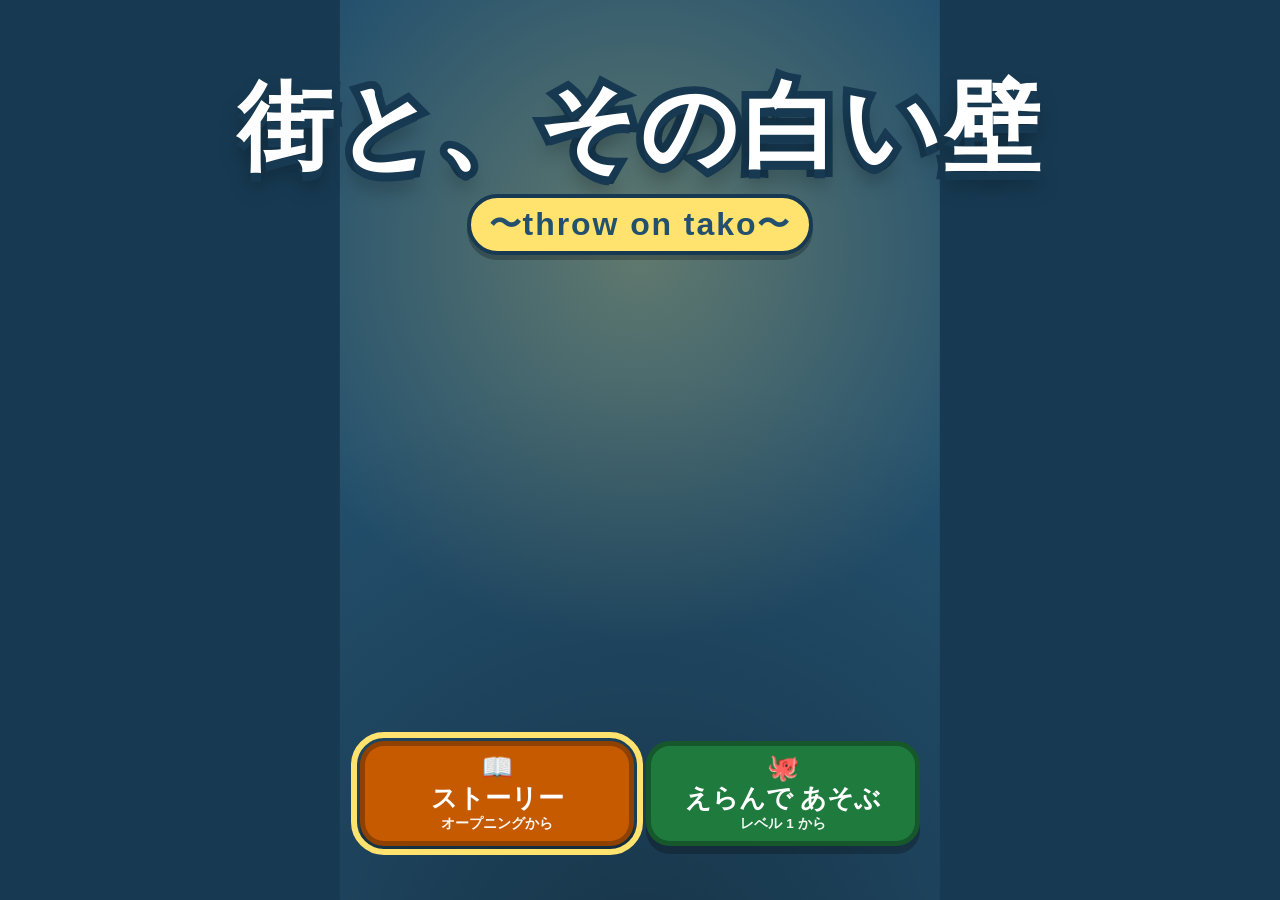
==== app/index.html @ cbff1ab9 "作業の とちゅう（3担当の 途中経過を 保存） Co-Authored-By: Claude Opus 5.5 <noreply@anthropic.com> Claude-Session: http" ====
<!DOCTYPE html>
<html lang="ja">
<head>
<meta charset="UTF-8">
<meta name="viewport" content="width=device-width, initial-scale=1.0, viewport-fit=cover">
<title>街と、その白い壁 〜throw on tako〜</title>
<meta name="description" content="街と、その白い壁：タコを ひっぱって 投げて、イカの 白い 城を こわす 物理パズル。ブラウザで すぐ あそべる、通信なしの ゲーム">
<meta name="theme-color" content="#23506e">

<!-- ホーム画面に くわえた ときの アイコンと なまえ -->
<link rel="icon" type="image/png" sizes="32x32" href="images/icon-32.png">
<link rel="icon" type="image/png" sizes="192x192" href="images/icon-192.png">
<link rel="apple-touch-icon" href="images/icon-180.png">
<link rel="manifest" href="manifest.json">
<meta name="mobile-web-app-capable" content="yes">
<meta name="apple-mobile-web-app-capable" content="yes">
<meta name="apple-mobile-web-app-status-bar-style" content="default">
<meta name="apple-mobile-web-app-title" content="街と、その白い壁">

<link rel="stylesheet" href="story.css">
<link rel="stylesheet" href="style.css">
<link rel="canonical" href="https://pikaring.github.io/throw-on-tako/app/">
</head>
<body>

  <!-- ===== ヘッダー：面と レベル・こわした わりあい・ひとこと ===== -->
  <header class="header">
    <div class="status">
      <span class="status__stage" id="stageName">1面 通学路の 壁</span>
      <span class="status__level" id="levelName">1-1</span>
    </div>

    <!-- こわした わりあい（黄色）と めあての 線 -->
    <div class="meter">
      <div class="gauge" role="progressbar" aria-label="こわした わりあい" aria-valuemin="0" aria-valuemax="100" aria-valuenow="0" id="gauge">
        <div class="gauge__bar" id="gaugeBar"></div>
        <div class="gauge__goal" id="gaugeGoal"></div>
      </div>
      <p class="meter__text"><b id="ratioText">0%</b><span class="meter__goal" id="goalText">めあて 70%</span></p>
    </div>

    <p class="message" id="message" role="status" aria-live="polite">タコを ひっぱって はなすと 投げるよ！</p>
  </header>

  <!-- ===== まんなか：城と タコ（TakoGame が 描く） ===== -->
  <main class="field" id="field">
    <canvas class="field__canvas" id="canvas" tabindex="0" aria-label="タコを 投げる ところ。タコを ひっぱって はなすと 投げる。キーボードでは 矢印で ねらって スペースで 投げる"></canvas>
    <p class="field__nogame" id="noGame" hidden>ゲームを じゅんび しています…</p>
  </main>

  <!-- ===== した：タコの トレイ・投げる 人・ボタン ===== -->
  <footer class="controls">
    <section class="tray" aria-label="投げる タコ">
      <div class="tray__list" id="trayList" role="radiogroup" aria-label="タコを えらぶ"></div>
      <p class="tray__note" id="trayNote">タコ一郎：ふつうの タコ</p>
    </section>

    <section class="throwers" aria-label="投げる 人">
      <div class="throwers__list" id="throwerList" role="radiogroup" aria-label="投げる 人を えらぶ"></div>
    </section>

    <div class="actions">
      <button type="button" class="btn btn--again" id="btnRetry">
        <span class="btn__icon" aria-hidden="true">🔄</span>
        <span class="btn__text">やりなおす</span>
      </button>
      <button type="button" class="btn btn--title" id="btnTitle">
        <span class="btn__icon" aria-hidden="true">🏠</span>
        <span class="btn__text">タイトル</span>
      </button>
    </div>
  </footer>

  <!-- ===== レベルの おわり（クリア／失敗） ===== -->
  <div class="modal" id="endModal" hidden>
    <div class="modal__panel modal__panel--end" role="dialog" aria-modal="true" aria-labelledby="endTitle">
      <h2 class="modal__title" id="endTitle">1-1 クリア！</h2>
      <p class="end__stars" id="endStars" aria-label="ほし 3つ">★★★</p>
      <p class="end__text" id="endText"></p>
      <div class="end__actions">
        <button type="button" class="btn btn--kind" id="btnEndMain">
          <span class="btn__text" id="endMainText">つぎへ</span>
        </button>
        <button type="button" class="btn btn--close" id="btnEndSub">
          <span class="btn__text" id="endSubText">きょうは ここまで</span>
        </button>
      </div>
    </div>
  </div>

  <!-- ===== えらんで あそぶ ===== -->
  <div class="modal" id="pickModal" hidden>
    <div class="modal__panel" role="dialog" aria-modal="true" aria-labelledby="pickTitle">
      <h2 class="modal__title" id="pickTitle">レベルを えらぶ</h2>
      <div class="picks" id="pickList"></div>
      <p class="modal__note">クリアした レベルと、つぎの レベルを えらべます</p>
      <button type="button" class="btn btn--close" id="btnPickClose">
        <span class="btn__text">とじる</span>
      </button>
    </div>
  </div>

<script src="story-data.js"></script>
<script src="story.js"></script>
<script src="stages.js"></script>
<script src="game.js"></script>
<script src="main.js"></script>
</body>
</html>
---- app/story.css ----
/* タイトル画面と ストーリー画面の 見た目（担当②）
   ・この ファイルは style.css より 先に 読まれる。:root の 変数（--c-header など）は style.css の ものを つかう
   ・クラスは ぜんぶ story- で はじめる（ゲームの クラスと ぶつけない）
   ・DOM は story.js が つくる */

/* =========================================================
   タイトル画面
   ========================================================= */
.story-title {
  position: fixed;
  inset: 0;
  z-index: 200;
  background: #173a52;           /* 横長の 画面で 絵の 左右に 見える 色 */
  display: flex;
  flex-direction: column;
  align-items: center;
  justify-content: space-between;
  gap: 16px;
  padding: max(8dvh, 24px) 16px max(6dvh, 20px);
  overflow: hidden;
  color: #ffffff;
  font-family: "Hiragino Kaku Gothic ProN", "Yu Gothic", "Meiryo", sans-serif;
  font-weight: 700;
  animation: story-fade .35s ease both;
}

.story-title__bg {
  position: absolute;
  top: 0;
  bottom: 0;
  left: 50%;
  width: min(100%, 66.7dvh);   /* 絵は たて長（2:3）。横長の 画面では まんなかに たて長の まま 出す */
  transform: translateX(-50%);
  z-index: -1;
  background-size: cover;
  background-position: center;
  background-repeat: no-repeat;
}

/* 画像が ない ときの もよう（しずかな ひかり） */
.story-title:not(.has-image) .story-title__bg {
  background-image:
    radial-gradient(circle at 50% 28%, rgba(255, 227, 110, .28) 0%, rgba(255, 227, 110, 0) 55%),
    radial-gradient(circle at 50% 110%, rgba(0, 0, 0, .35) 0%, rgba(0, 0, 0, 0) 60%);
}

.story-title__head {
  text-align: center;
  max-width: 100%;
}

/* ロゴの 画像（読めた ときだけ）。文字の タイトルは 読みあげ用に のこして 見えなく する */
.story-title__logo {
  display: block;
  width: min(92vw, 560px, 62dvh);
  height: auto;
  margin: 0 auto;
  filter: drop-shadow(0 4px 0 rgba(0, 0, 0, .18));
  -webkit-user-drag: none;
  animation: story-fade .35s ease both;
}

.story-title__head.has-logo .story-title__name,
.story-title__head.has-logo .story-title__sub {
  position: absolute;
  width: 1px;
  height: 1px;
  overflow: hidden;
  clip: rect(0 0 0 0);
  white-space: nowrap;
}

/* 大きな タイトル：白い 文字＋こい 青の ふち */
.story-title__name {
  margin: 0;
  font-size: clamp(32px, 10vw, 96px);
  line-height: 1.15;
  letter-spacing: .04em;
  color: #ffffff;
  -webkit-text-stroke: .16em #173a52;
  paint-order: stroke fill;
  text-shadow: 0 .09em 0 #173a52, 0 .16em .2em rgba(0, 0, 0, .35);
  white-space: nowrap;
}

.story-title__sub {
  display: inline-block;
  margin: 12px 0 0;
  padding: 4px 18px;
  font-size: clamp(18px, 4.8vw, 32px);
  letter-spacing: .06em;
  color: var(--c-header, #23506e);
  background: var(--c-accent, #ffe36e);
  border: 4px solid #173a52;
  border-radius: 999px;
  box-shadow: 0 5px 0 rgba(0, 0, 0, .25);
}

.story-title__btns {
  width: 100%;
  max-width: 560px;
  display: flex;
  flex-direction: row;          /* よこに ならべて 下に よせる（絵の ふたりを かくさない） */
  gap: 12px;
}

.story-title__btns .story-btn { flex: 1 1 0; min-height: 88px; }

/* ゲームの .btn と おなじ 形・押し心地 */
.story-btn {
  width: 100%;
  min-height: 96px;
  padding: 8px 10px;
  border: 5px solid rgba(0, 0, 0, .28);
  border-radius: 24px;
  color: #ffffff;
  font-family: inherit;
  font-weight: 700;
  font-size: var(--fs-button, clamp(22px, 5.4vw, 34px));
  line-height: 1.25;
  display: flex;
  flex-direction: column;
  align-items: center;
  justify-content: center;
  gap: 2px;
  cursor: pointer;
  box-shadow: 0 8px 0 rgba(0, 0, 0, .25);
  transition: transform .08s ease, box-shadow .08s ease;
  touch-action: manipulation;
}

.story-btn:active { transform: translateY(6px); box-shadow: 0 2px 0 rgba(0, 0, 0, .25); }
.story-btn:focus-visible { outline: 6px solid var(--c-accent, #ffe36e); outline-offset: 3px; }

.story-btn__icon { font-size: 1em; line-height: 1; }
.story-btn__sub  { font-size: .52em; opacity: .95; }

.story-btn--continue  { background: #2f6fb0; }
.story-btn--story     { background: var(--c-again, #c65a00); }

/* ボタンが 3つ の ときは すこし 小さな 文字で 1れつに */
.story-title__btns.is-three { gap: 8px; max-width: 640px; }
.story-title__btns.is-three .story-btn { font-size: calc(var(--fs-button, 24px) * .8); padding: 8px 4px; }
.story-title__btns.is-three .story-btn__text { white-space: nowrap; }
.story-btn--challenge { background: var(--c-kind, #1f7a3d); }

/* =========================================================
   ストーリー画面
   ========================================================= */
.story-play {
  /* セリフ窓の 高さ：3行ぶん（文字 × 行の 高さ 1.7 × 3行 ＋ 上下の よはく・わく） */
  --win-h: calc(var(--fs-message, 24px) * 1.7 * 3 + 82px);
  --win-bottom: 12px;
  position: fixed;
  inset: 0;
  z-index: 210;
  display: flex;
  align-items: stretch;
  justify-content: center;
  background: #14261a;            /* PC の よこながでは まんなかの 枠の そと */
  font-family: "Hiragino Kaku Gothic ProN", "Yu Gothic", "Meiryo", sans-serif;
  font-weight: 700;
  cursor: pointer;
  user-select: none;
  -webkit-user-select: none;
  -webkit-tap-highlight-color: transparent;
  touch-action: manipulation;
}

/* まんなかの 縦長の 枠（スマホでは 画面いっぱい） */
.story-stage {
  position: relative;
  width: min(100%, max(560px, 70dvh));
  height: 100%;
  overflow: hidden;
  container-type: size;
  outline: none;
  box-shadow: 0 0 0 6px var(--c-header, #23506e);
}

/* ---------- 背景 ---------- */
.story-bgbox,
.story-bg {
  position: absolute;
  inset: 0;
}

.story-bg {
  background-size: cover;
  background-position: center;
  background-repeat: no-repeat;
}

.story-bg.is-fading { animation: story-fade .35s ease both; }

/* ---------- 立ち絵 ---------- */
.story-figs {
  position: absolute;
  inset: 0;
  z-index: 1;
  pointer-events: none;
}

/* 上半身の 正方形。セリフ窓の 上ふちに 下を そろえる（すこし 窓の うしろに もぐらせる）。
   左右の 絵は まんなかで すこし 重なる（話している 人が 手前）。 */
.story-fig {
  --fig: min(62cqw, 52cqh);
  --drop: 0;   /* 背の 低い 人ほど 大きい：絵を この わりあい だけ 窓の うしろへ しずめる（cast の height） */
  --size: 1;   /* 絵の 大きさ（cast の size） */
  position: absolute;
  bottom: calc(var(--win-bottom) + var(--win-h) - 10px);
  width: var(--fig);
  height: var(--fig);
}

.story-fig--left  { left: -5cqw; }
.story-fig--right { right: -5cqw; }
.story-fig.is-speaking { z-index: 1; }

.story-fig__inner {
  width: 100%;
  height: 100%;
  display: flex;
  align-items: flex-end;
  justify-content: center;
  transform-origin: 50% 100%;
  transform: scale(.94);
  filter: brightness(.6) saturate(.85);
  transition: transform .22s ease, filter .22s ease;
}

.story-fig.is-speaking .story-fig__inner {
  transform: scale(1.04);
  filter: none;
}

.story-fig__img {
  display: block;
  width: 100%;
  height: 100%;
  object-fit: contain;
  object-position: 50% 100%;
  transform-origin: 50% 100%;
  transform: translateY(calc(var(--drop) * 100%)) scale(var(--size));
  filter: drop-shadow(0 4px 6px rgba(0, 0, 0, .35));
  -webkit-user-drag: none;
}

/* 立ち絵が ない ときの 丸い 札 */
.story-fig__badge {
  width: 82%;
  aspect-ratio: 1 / 1;
  margin-bottom: 14px;
  border-radius: 50%;
  border: max(4px, 1.3cqw) solid #ffffff;
  box-shadow: 0 6px 0 rgba(0, 0, 0, .3);
  display: flex;
  flex-direction: column;
  align-items: center;
  justify-content: center;
  gap: 4%;
  color: #ffffff;
  text-align: center;
  line-height: 1.1;
}

.story-fig__badge-name {
  font-size: calc(var(--fig) * .15);
  padding: 0 8%;
  word-break: keep-all;
  text-shadow: 0 2px 0 rgba(0, 0, 0, .3);
}

.story-fig__badge-face {
  font-size: calc(var(--fig) * .2);
  line-height: 1;
}

/* 出入り：左は 左から、右は 右から */
.story-fig--left.is-entering  { animation: story-in-left  .32s ease-out both; }
.story-fig--right.is-entering { animation: story-in-right .32s ease-out both; }
.story-fig--left.is-leaving   { animation: story-out-left  .32s ease-in both; }
.story-fig--right.is-leaving  { animation: story-out-right .32s ease-in both; }

/* 絵だけを 見せる コマ（step の picture: true） */
.story-play.is-picture .story-window,
.story-play.is-picture .story-figs { opacity: 0; pointer-events: none; transition: opacity .35s ease; }

/* ---------- セリフ窓（下に 3行ぶん） ---------- */
.story-window {
  position: absolute;
  z-index: 2;
  left: 10px;
  right: 10px;
  bottom: var(--win-bottom);
  height: var(--win-h);
  padding: 30px 20px 40px;
  background: var(--c-bg, #fff8ec);
  color: var(--c-text, #1b1b1b);
  border: 6px solid var(--c-header, #23506e);
  border-radius: 24px;
  box-shadow: 0 8px 0 rgba(0, 0, 0, .3);
}

/* 名前の 札（窓の 上ふちに のせる） */
.story-window__name {
  position: absolute;
  top: -24px;
  left: 16px;
  margin: 0;
  padding: 4px 20px;
  max-width: calc(100% - 32px);
  font-size: calc(var(--fs-message, 24px) * .95);
  line-height: 1.4;
  color: #ffffff;
  background: var(--c-header, #23506e);
  border: 4px solid #ffffff;
  border-radius: 999px;
  box-shadow: 0 4px 0 rgba(0, 0, 0, .25);
  white-space: nowrap;
  overflow: hidden;
  text-overflow: ellipsis;
}

.story-window__name[hidden] { display: none; }
.story-window__name.is-right { left: auto; right: 16px; }

.story-window__text {
  margin: 0;
  font-size: var(--fs-message, clamp(18px, 4.4vw, 28px));
  line-height: 1.7;
  white-space: pre-line;
  line-break: strict;
  overflow-wrap: anywhere;
  word-break: normal;
}

/* 地の文は すこし 色を かえる */
.story-window.is-narration .story-window__text { color: #3c4a3f; }

/* 右下の ▼（全文が 出たら 点滅） */
.story-window__next {
  position: absolute;
  right: 18px;
  bottom: 10px;
  font-size: calc(var(--fs-message, 24px) * .9);
  line-height: 1;
  color: var(--c-again, #c65a00);
  opacity: 0;
}

.story-window.is-complete .story-window__next {
  opacity: 1;
  animation: story-blink 1s steps(1, end) infinite;
}

/* 読みあげ用（見えない） */
.story-sr {
  position: absolute;
  width: 1px;
  height: 1px;
  margin: -1px;
  padding: 0;
  overflow: hidden;
  clip: rect(0 0 0 0);
  white-space: nowrap;
  border: 0;
}

/* ---------- スキップ ---------- */
.story-skip {
  position: absolute;
  z-index: 3;
  top: 12px;
  right: 12px;
  min-height: 48px;
  min-width: 48px;
  padding: 6px 18px;
  font-family: inherit;
  font-weight: 700;
  font-size: clamp(16px, 4vw, 20px);
  color: #ffffff;
  background: rgba(27, 27, 27, .72);
  border: 3px solid #ffffff;
  border-radius: 999px;
  box-shadow: 0 4px 0 rgba(0, 0, 0, .3);
  cursor: pointer;
  touch-action: manipulation;
}

.story-skip:active { transform: translateY(3px); box-shadow: 0 1px 0 rgba(0, 0, 0, .3); }
.story-skip:focus-visible { outline: 5px solid var(--c-accent, #ffe36e); outline-offset: 3px; }

/* =========================================================
   アニメーション
   ========================================================= */
@keyframes story-fade {
  from { opacity: 0; }
  to   { opacity: 1; }
}

@keyframes story-in-left {
  from { transform: translateX(-110%); opacity: 0; }
  to   { transform: translateX(0);     opacity: 1; }
}
@keyframes story-in-right {
  from { transform: translateX(110%); opacity: 0; }
  to   { transform: translateX(0);    opacity: 1; }
}
@keyframes story-out-left {
  from { transform: translateX(0);     opacity: 1; }
  to   { transform: translateX(-110%); opacity: 0; }
}
@keyframes story-out-right {
  from { transform: translateX(0);    opacity: 1; }
  to   { transform: translateX(110%); opacity: 0; }
}

@keyframes story-blink {
  0%   { opacity: 1; }
  50%  { opacity: .15; }
}

/* =========================================================
   せの ひくい 画面
   ========================================================= */
@media (max-height: 700px) {
  .story-title { gap: 12px; padding-top: 5dvh; padding-bottom: 4dvh; }
  .story-title__btns { gap: 14px; }
  .story-btn { min-height: 80px; }
  .story-window { padding: 26px 16px 34px; }
}

@media (max-height: 480px) {
  .story-title { padding: 12px 16px; justify-content: center; gap: 14px; }
  .story-title__name { font-size: clamp(34px, 12dvh, 56px); }
  .story-title__sub { margin-top: 6px; font-size: 16px; padding: 2px 12px; border-width: 3px; }
  .story-title__btns { flex-direction: row; max-width: 640px; gap: 12px; }
  .story-btn { min-height: 72px; border-width: 4px; border-radius: 18px; }
  .story-btn__icon { display: none; }

  .story-play { --win-h: calc(var(--fs-message, 16px) * 1.5 * 3 + 52px); --win-bottom: 8px; }
  .story-window {
    left: 8px;
    right: 8px;
    padding: 20px 14px 24px;
    border-width: 4px;
    border-radius: 18px;
  }
  .story-window__name { top: -18px; padding: 1px 14px; border-width: 3px; }
  .story-window__text { line-height: 1.5; }
  .story-window__next { bottom: 6px; right: 12px; }
  .story-skip { top: 8px; right: 8px; min-height: 44px; padding: 4px 14px; font-size: 15px; }
}

/* アニメーションが にがてな ひとの ために */
@media (prefers-reduced-motion: reduce) {
  .story-title,
  .story-bg.is-fading,
  .story-fig.is-entering,
  .story-fig.is-leaving,
  .story-window.is-complete .story-window__next { animation: none !important; }
  .story-fig__inner,
  .story-btn { transition: none; }
}
---- app/style.css ----
@charset "UTF-8";
/* =========================================================
   街と、その白い壁 〜throw on tako〜  ―  スタイル
   ・前作 cat-on-escape（tap-on-neko の 流れ）の みため に そろえてある
   ・おおきい文字・おおきいボタン（48px 以上）・たかいコントラスト
   ・ヘッダーは 海の 青、アクセントは 前作と おなじ 黄色
   ・ページは スクロールさせない。canvas が のこり ぜんぶを つかう
   ========================================================= */

:root {
  --c-text:        #1b1b1b;
  --c-bg:          #fff8ec;
  --c-header:      #23506e;   /* 海の 青 */
  --c-header-dark: #173a52;
  --c-header-text: #ffffff;
  --c-again:       #c65a00;   /* やりなおす：オレンジ */
  --c-kind:        #1f7a3d;   /* つぎへ：みどり */
  --c-close:       #444c55;
  --c-title:       #2f5d8a;   /* タイトル：あお */
  --c-ok:          #1f7a3d;
  --c-accent:      #ffe36e;
  --c-pick:        #c65a00;   /* えらんで いる わく */

  --fs-message: clamp(16px, 4vw, 24px);
  --fs-button:  clamp(18px, 4.6vw, 26px);
}

* { box-sizing: border-box; }

html, body {
  margin: 0;
  padding: 0;
  height: 100%;
}

body {
  display: flex;
  flex-direction: column;
  height: 100dvh;
  background: var(--c-bg);
  color: var(--c-text);
  font-family: "Hiragino Kaku Gothic ProN", "Yu Gothic", "Meiryo", sans-serif;
  font-weight: 700;
  line-height: 1.4;
  line-break: strict;
  word-break: normal;
  -webkit-text-size-adjust: 100%;
  -webkit-tap-highlight-color: transparent;
  overflow: hidden;            /* ページは スクロールさせない */
  overscroll-behavior: none;
  user-select: none;
  -webkit-user-select: none;
}

button { font-family: inherit; }

/* ========== ヘッダー ========== */
.header {
  flex: 0 0 auto;
  background: var(--c-header);
  color: var(--c-header-text);
  padding: calc(8px + env(safe-area-inset-top, 0px)) 14px 10px;
  box-shadow: 0 4px 0 rgba(0, 0, 0, .18);
  position: relative;
  z-index: 2;
}

.status {
  display: flex;
  align-items: center;
  justify-content: center;
  gap: 10px;
  flex-wrap: wrap;
}

.status__stage {
  font-size: clamp(17px, 4.4vw, 26px);
  line-height: 1.2;
}

.status__level {
  font-size: clamp(16px, 4vw, 22px);
  background: var(--c-accent);
  color: var(--c-header-dark);
  border-radius: 999px;
  padding: 2px 14px;
  white-space: nowrap;
  font-variant-numeric: tabular-nums;
}

/* こわした わりあいの バー（前作と おなじ かたち）と めあての 線 */
.meter {
  display: flex;
  align-items: center;
  gap: 10px;
  max-width: 620px;
  margin: 6px auto 0;
}

.gauge {
  position: relative;
  flex: 1 1 auto;
  height: 16px;
  background: rgba(255, 255, 255, .25);
  border: 3px solid #ffffff;
  border-radius: 999px;
  overflow: hidden;
}

.gauge__bar {
  height: 100%;
  width: 0%;
  background: var(--c-accent);
  transition: width .35s ease, background-color .3s ease;
}

.gauge.is-goal .gauge__bar { background: #7fe08f; }

/* めあての 線 */
.gauge__goal {
  position: absolute;
  top: -3px;
  bottom: -3px;
  left: 70%;
  width: 4px;
  margin-left: -2px;
  background: #ff5a3c;
  box-shadow: 0 0 0 1px #ffffff;
}

.meter__text {
  flex: 0 0 auto;
  margin: 0;
  display: flex;
  align-items: baseline;
  gap: 6px;
  font-size: clamp(13px, 3.2vw, 17px);
  white-space: nowrap;
}

.meter__text b {
  font-size: clamp(20px, 5vw, 28px);
  color: var(--c-accent);
  font-variant-numeric: tabular-nums;
  min-width: 2.6em;
  text-align: right;
}

.meter__goal { color: #cfe3f0; }

.message {
  margin: 8px auto 0;
  max-width: 820px;
  text-align: center;
  font-size: var(--fs-message);
  background: #ffffff;
  color: var(--c-text);
  border-radius: 16px;
  padding: 6px 12px;
  min-height: 2.1em;
  display: flex;
  align-items: center;
  justify-content: center;
}

/* ========== まんなか：canvas ========== */
.field {
  position: relative;
  flex: 1 1 auto;
  min-height: 0;
  overflow: hidden;
  background: #a8d4e6;
}

.field__canvas {
  position: absolute;
  inset: 0;
  width: 100%;
  height: 100%;
  display: block;
  touch-action: none;          /* ひっぱる ときに 画面が うごかない ように */
  cursor: grab;
}

.field__canvas:active { cursor: grabbing; }
.field__canvas:focus-visible { outline: 5px solid var(--c-accent); outline-offset: -5px; }

.field__nogame {
  position: absolute;
  inset: 0;
  margin: 0;
  display: flex;
  align-items: center;
  justify-content: center;
  padding: 16px;
  text-align: center;
  font-size: var(--fs-message);
  color: var(--c-header);
}

.field__nogame[hidden] { display: none; }

/* ========== した：トレイと 投げる 人と ボタン ========== */
.controls {
  flex: 0 0 auto;
  display: flex;
  flex-direction: column;
  gap: 6px;
  padding: 8px 10px calc(8px + env(safe-area-inset-bottom, 0px));
  background: #ffffff;
  border-top: 6px solid var(--c-header);
}

/* --- タコの トレイ --- */
.tray__list {
  display: flex;
  gap: 6px;
  justify-content: center;
}

.tako {
  position: relative;
  flex: 0 1 76px;
  min-width: 0;
  min-height: 56px;
  padding: 4px 2px 3px;
  display: flex;
  flex-direction: column;
  align-items: center;
  justify-content: center;
  gap: 1px;
  background: var(--c-bg);
  color: var(--c-text);
  border: 4px solid #c9d6df;
  border-radius: 16px;
  font-weight: 700;
  cursor: pointer;
  box-shadow: 0 4px 0 rgba(0, 0, 0, .15);
  touch-action: manipulation;
}

.tako:active { transform: translateY(3px); box-shadow: 0 1px 0 rgba(0, 0, 0, .15); }
.tako:focus-visible { outline: 5px solid var(--c-accent); outline-offset: 2px; }

.tako.is-on {
  border-color: var(--c-pick);
  background: #fff1c2;
}

.tako:disabled,
.tako.is-empty {
  opacity: .42;
  cursor: default;
  box-shadow: none;
}

.tako__face {
  width: clamp(28px, 7.5vw, 40px);
  height: clamp(28px, 7.5vw, 40px);
}

.tako__name {
  font-size: clamp(11px, 2.9vw, 14px);
  line-height: 1.1;
  white-space: nowrap;
}

/* のこりの かず（右上の まる） */
.tako__count {
  position: absolute;
  top: -8px;
  right: -6px;
  min-width: 26px;
  height: 26px;
  padding: 0 6px;
  border-radius: 999px;
  background: var(--c-header);
  color: #ffffff;
  border: 2px solid #ffffff;
  font-size: 15px;
  line-height: 22px;
  text-align: center;
  font-variant-numeric: tabular-nums;
}

.tako.is-empty .tako__count { background: #888; }

.tray__note {
  margin: 4px 0 0;
  text-align: center;
  font-size: clamp(13px, 3.4vw, 17px);
  color: var(--c-header);
  min-height: 1.4em;
}

/* --- 顔（画像が 読めた ときは 画像、だめなら 色の 丸と 字） --- */
.face {
  flex: 0 0 auto;
  display: flex;
  align-items: center;
  justify-content: center;
  border-radius: 50%;
  color: #ffffff;
  font-weight: 700;
  line-height: 1;
  overflow: hidden;
  border: 2px solid rgba(0, 0, 0, .25);
  text-shadow: 0 1px 1px rgba(0, 0, 0, .3);
}

.face img {
  width: 100%;
  height: 100%;
  object-fit: contain;
  -webkit-user-drag: none;
  pointer-events: none;
}

.face.has-image {
  background: transparent !important;
  border-color: transparent;
}

/* --- 投げる 人 --- */
.throwers__list {
  display: grid;
  grid-template-columns: repeat(4, 1fr);
  gap: 6px;
}

.thrower {
  position: relative;
  min-width: 0;
  min-height: 56px;
  padding: 3px 4px 4px;
  display: grid;
  grid-template-columns: auto minmax(0, 1fr);
  grid-template-rows: auto auto;
  align-items: center;
  column-gap: 4px;
  row-gap: 1px;
  background: #ffffff;
  color: var(--c-text);
  border: 4px solid #c9d6df;
  border-radius: 16px;
  font-weight: 700;
  text-align: left;
  cursor: pointer;
  box-shadow: 0 4px 0 rgba(0, 0, 0, .15);
  touch-action: manipulation;
}

.thrower:active { transform: translateY(3px); box-shadow: 0 1px 0 rgba(0, 0, 0, .15); }
.thrower:focus-visible { outline: 5px solid var(--c-accent); outline-offset: 2px; }

.thrower.is-on {
  border-color: var(--c-pick);
  background: #fff1c2;
}

.thrower:disabled {
  opacity: .42;
  cursor: default;
  box-shadow: none;
}

.thrower__face {
  width: clamp(28px, 7.5vw, 40px);
  height: clamp(28px, 7.5vw, 40px);
  font-size: clamp(14px, 3.8vw, 18px);
}

.thrower__body { display: contents; }

.thrower__name { font-size: clamp(15px, 3.9vw, 19px); line-height: 1.15; }

.thrower__note {
  grid-column: 1 / -1;
  text-align: center;
  white-space: pre-line;
  font-size: clamp(10px, 2.7vw, 13px);
  line-height: 1.2;
  color: #4a5a66;
}

/* --- やりなおす・タイトル --- */
.actions {
  display: flex;
  gap: 10px;
}

.btn {
  flex: 1 1 0;
  min-height: 56px;             /* タップ領域は 48px 以上 */
  padding: 6px;
  border: 5px solid rgba(0, 0, 0, .28);
  border-radius: 20px;
  color: #ffffff;
  font-weight: 700;
  font-size: var(--fs-button);
  display: flex;
  flex-direction: row;
  align-items: center;
  justify-content: center;
  gap: 8px;
  cursor: pointer;
  box-shadow: 0 6px 0 rgba(0, 0, 0, .25);
  transition: transform .08s ease, box-shadow .08s ease;
  touch-action: manipulation;
}

.btn:active { transform: translateY(5px); box-shadow: 0 1px 0 rgba(0, 0, 0, .25); }
.btn:focus-visible { outline: 6px solid var(--c-accent); outline-offset: 3px; }

.btn__icon { font-size: 1em; line-height: 1; }
.btn__sub  { font-size: .6em; }

.btn--again { background: var(--c-again); }
.btn--kind  { background: var(--c-kind); }
.btn--title { background: var(--c-title); }
.btn[hidden] { display: none; }

.btn--close {
  background: var(--c-close);
  width: 100%;
  min-height: 64px;
}

/* ========== モーダル ========== */
.modal {
  position: fixed;
  inset: 0;
  background: rgba(0, 0, 0, .55);
  display: flex;
  align-items: center;
  justify-content: center;
  padding: 12px;
  z-index: 40;
}

.modal[hidden] { display: none; }

.modal__panel {
  width: 100%;
  max-width: 620px;
  max-height: calc(100dvh - 24px);
  overflow-y: auto;
  overscroll-behavior: contain;
  background: var(--c-bg);
  border: 6px solid var(--c-header);
  border-radius: 24px;
  padding: 16px;
  animation: pop-in .25s ease both;
}

.modal__title {
  margin: 0 0 12px;
  text-align: center;
  font-size: clamp(22px, 5.2vw, 30px);
  background: var(--c-header);
  color: #ffffff;
  border-radius: 14px;
  padding: 8px;
}

.modal__note {
  margin: 12px 0;
  text-align: center;
  font-size: clamp(14px, 3.6vw, 18px);
  color: var(--c-header);
}

/* --- レベルの おわり --- */
.modal__panel--end { max-width: 480px; }

.end__stars {
  margin: 4px 0 0;
  text-align: center;
  font-size: clamp(44px, 12vw, 68px);
  line-height: 1.1;
  letter-spacing: .08em;
  color: #e0a100;
  text-shadow: 0 3px 0 rgba(0, 0, 0, .18);
}

.end__stars .is-off { color: #d4cfc4; }
.end__stars[hidden] { display: none; }

.end__text {
  margin: 10px 0 16px;
  text-align: center;
  font-size: clamp(17px, 4.2vw, 22px);
  white-space: pre-line;
}

.end__actions {
  display: flex;
  flex-direction: column;
  gap: 14px;
}

.end__actions .btn { flex: 0 0 auto; min-height: 68px; }

/* --- えらんで あそぶ --- */
.picks {
  display: flex;
  flex-direction: column;
  gap: 10px;
}

.picks__stage {
  margin: 0;
  padding: 8px 10px 10px;
  background: #ffffff;
  border: 4px solid #c9d6df;
  border-radius: 18px;
}

.picks__name {
  margin: 0 0 6px;
  font-size: clamp(15px, 3.8vw, 19px);
  color: var(--c-header);
}

.picks__row {
  display: grid;
  grid-template-columns: repeat(3, 1fr);
  gap: 8px;
}

.pick {
  min-height: 64px;
  padding: 4px;
  display: flex;
  flex-direction: column;
  align-items: center;
  justify-content: center;
  gap: 2px;
  background: var(--c-bg);
  color: var(--c-text);
  border: 4px solid var(--c-header);
  border-radius: 16px;
  font-weight: 700;
  font-size: clamp(18px, 4.6vw, 24px);
  cursor: pointer;
  box-shadow: 0 5px 0 rgba(0, 0, 0, .18);
  touch-action: manipulation;
}

.pick:active { transform: translateY(4px); box-shadow: 0 1px 0 rgba(0, 0, 0, .18); }
.pick:focus-visible { outline: 5px solid var(--c-accent); outline-offset: 2px; }
.pick.is-new { background: #fff1c2; border-color: var(--c-pick); }

.pick:disabled {
  opacity: .4;
  cursor: default;
  box-shadow: none;
  border-color: #b0b8bf;
}

.pick__stars {
  font-size: .72em;
  letter-spacing: .06em;
  color: #e0a100;
  line-height: 1;
}

.pick__stars .is-off { color: #d4cfc4; }

/* ========== アニメーション ========== */
@keyframes pop-in {
  0%   { transform: scale(.7); opacity: 0; }
  100% { transform: scale(1);  opacity: 1; }
}

/* ========== PC など 幅の ひろい 画面：したを まとめて ひくく ========== */
@media (min-width: 900px) and (min-height: 560px) {
  .controls {
    display: grid;
    grid-template-columns: minmax(0, 1fr) minmax(0, 1.3fr) auto;
    align-items: center;
    gap: 16px;
    padding-left: 16px;
    padding-right: 16px;
  }
  .tray__list { justify-content: flex-start; flex-wrap: wrap; gap: 10px 8px; padding-top: 8px; }
  .tako { flex: 0 0 80px; min-height: 72px; }
  .tako__face { width: 42px; height: 42px; }
  .tako__name { font-size: 14px; }
  .tray__note { text-align: left; font-size: 16px; }
  .thrower { min-height: 72px; }
  .thrower__face { width: 42px; height: 42px; }
  .thrower__note { font-size: 13px; }
  .actions { flex-direction: column; gap: 10px; }
  .actions .btn { min-height: 56px; padding: 4px 18px; }
}

/* ========== せの ひくい 画面 ========== */
@media (max-height: 700px) {
  .header { padding-top: calc(6px + env(safe-area-inset-top, 0px)); padding-bottom: 8px; }
  .message { margin-top: 6px; padding: 4px 10px; min-height: 1.8em; }
  .controls { gap: 5px; padding-top: 6px; padding-bottom: calc(6px + env(safe-area-inset-bottom, 0px)); }
  .btn { min-height: 50px; }
}

/* ========== よこ向きの スマホ：ボタンを 右に ならべる ========== */
@media (orientation: landscape) and (max-height: 540px) {
  :root { --fs-message: 15px; --fs-button: 17px; }

  body {
    display: grid;
    grid-template-columns: minmax(0, 1fr) clamp(220px, 34vw, 330px);
    grid-template-rows: auto minmax(0, 1fr);
    grid-template-areas:
      "head side"
      "field side";
  }

  .header {
    grid-area: head;
    padding: calc(4px + env(safe-area-inset-top, 0px)) 10px 6px;
    display: grid;
    grid-template-columns: auto minmax(0, 1fr);
    align-items: center;
    column-gap: 10px;
    row-gap: 4px;
  }
  .status { flex-wrap: nowrap; gap: 6px; justify-content: flex-start; }
  .status__stage { font-size: 15px; white-space: nowrap; }
  .status__level { font-size: 14px; padding: 1px 10px; }
  .meter { margin: 0; }
  .gauge { height: 12px; border-width: 2px; }
  .meter__text b { font-size: 18px; }
  .meter__text { font-size: 12px; }
  .message {
    grid-column: 1 / -1;
    margin: 0;
    max-width: none;
    min-height: 0;
    padding: 2px 8px;
    border-radius: 10px;
  }

  .field { grid-area: field; }

  .controls {
    grid-area: side;
    border-top: 0;
    border-left: 6px solid var(--c-header);
    padding: calc(6px + env(safe-area-inset-top, 0px)) calc(8px + env(safe-area-inset-right, 0px)) calc(6px + env(safe-area-inset-bottom, 0px)) 8px;
    gap: 6px;
    justify-content: space-between;
    min-height: 0;
    overflow: hidden;
  }
  .tray__list { flex-wrap: wrap; gap: 8px 5px; padding-top: 6px; }
  .tako { flex: 0 1 calc(25% - 5px); min-height: 50px; }
  .tako__face { width: 26px; height: 26px; }
  .tako__count { min-width: 22px; height: 22px; font-size: 13px; line-height: 18px; top: -7px; right: -5px; }
  .tray__note { font-size: 12px; margin-top: 2px; }
  .throwers__list { grid-template-columns: repeat(2, 1fr); gap: 5px; }
  .thrower { min-height: 48px; padding: 2px 4px; border-width: 3px; border-radius: 12px; }
  .thrower__face { width: 28px; height: 28px; font-size: 13px; }
  .thrower__name { font-size: 14px; }
  .thrower__note { font-size: 10px; }
  .actions { gap: 6px; }
  .btn { min-height: 48px; border-width: 4px; border-radius: 16px; padding: 2px; }
  .btn__icon { display: none; }

  .modal__panel { padding: 10px; }
  .modal__title { font-size: 18px; padding: 5px; margin-bottom: 8px; }
  .modal__note { margin: 8px 0; font-size: 13px; }
  .end__stars { font-size: 34px; }
  .end__text { margin: 4px 0 10px; font-size: 15px; }
  .end__actions { flex-direction: row; gap: 10px; }
  .end__actions .btn { flex: 1 1 0; min-height: 52px; }
  .btn--close { min-height: 48px; }
  .picks { display: grid; grid-template-columns: 1fr 1fr; gap: 8px; }
  .pick { min-height: 52px; font-size: 16px; }
}

/* とても せまい たて画面 */
@media (max-width: 360px) {
  .thrower__note { display: none; }
  .tako__name { font-size: 10px; }
}

/* アニメーションが にがてな ひとの ために */
@media (prefers-reduced-motion: reduce) {
  * { animation-duration: .001s !important; animation-iteration-count: 1 !important; transition-duration: 1ms !important; }
}
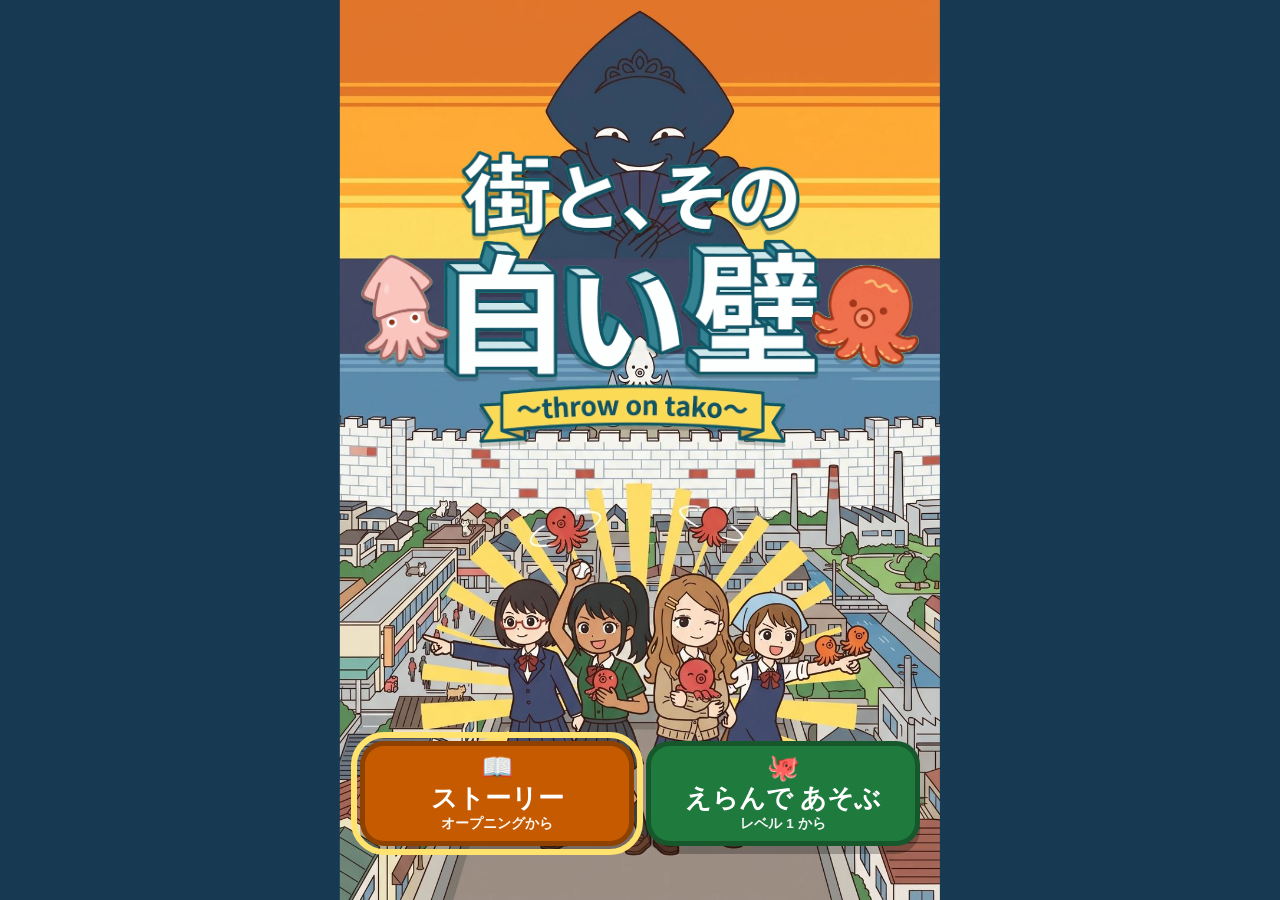
==== commit 9fbe6404: "ゲームを 見下ろし型（ビリヤード／モンスト風）に 作り直し - たて画面の 台。画面を ひっぱって はなすと 下の 発射口から タコが とびだし、ふちや ブロックで はねかえる - 止まった タコは " ====
--- a/app/index.html
+++ b/app/index.html
@@ -4,7 +4,7 @@
 <meta charset="UTF-8">
 <meta name="viewport" content="width=device-width, initial-scale=1.0, viewport-fit=cover">
 <title>街と、その白い壁 〜throw on tako〜</title>
-<meta name="description" content="街と、その白い壁：タコを ひっぱって 投げて、イカの 白い 城を こわす 物理パズル。ブラウザで すぐ あそべる、通信なしの ゲーム">
+<meta name="description" content="街と、その白い壁：タコを はじいて、白い 壁に まもられた イカを たおす 見下ろし型の 物理パズル。ブラウザで すぐ あそべる、通信なしの ゲーム">
 <meta name="theme-color" content="#23506e">
 
 <!-- ホーム画面に くわえた ときの アイコンと なまえ -->
@@ -23,28 +23,28 @@
 </head>
 <body>
 
-  <!-- ===== ヘッダー：面と レベル・こわした わりあい・ひとこと ===== -->
+  <!-- ===== ヘッダー：面と レベル・イカの 体力・ひとこと ===== -->
   <header class="header">
     <div class="status">
       <span class="status__stage" id="stageName">1面 通学路の 壁</span>
       <span class="status__level" id="levelName">1-1</span>
     </div>
 
-    <!-- こわした わりあい（黄色）と めあての 線 -->
+    <!-- イカの 体力（のこり） -->
     <div class="meter">
-      <div class="gauge" role="progressbar" aria-label="こわした わりあい" aria-valuemin="0" aria-valuemax="100" aria-valuenow="0" id="gauge">
+      <div class="gauge" role="progressbar" aria-label="イカの たいりょく" aria-valuemin="0" aria-valuemax="100" aria-valuenow="100" id="gauge">
         <div class="gauge__bar" id="gaugeBar"></div>
         <div class="gauge__goal" id="gaugeGoal"></div>
       </div>
-      <p class="meter__text"><b id="ratioText">0%</b><span class="meter__goal" id="goalText">めあて 70%</span></p>
+      <p class="meter__text"><b id="ratioText">♥</b><span class="meter__goal" id="goalText">イカの たいりょく</span></p>
     </div>
 
     <p class="message" id="message" role="status" aria-live="polite">タコを ひっぱって はなすと 投げるよ！</p>
   </header>
 
-  <!-- ===== まんなか：城と タコ（TakoGame が 描く） ===== -->
+  <!-- ===== まんなか：見下ろしの 台（TakoGame が 描く） ===== -->
   <main class="field" id="field">
-    <canvas class="field__canvas" id="canvas" tabindex="0" aria-label="タコを 投げる ところ。タコを ひっぱって はなすと 投げる。キーボードでは 矢印で ねらって スペースで 投げる"></canvas>
+    <canvas class="field__canvas" id="canvas" tabindex="0" aria-label="タコを はじく 台。画面を ひっぱって はなすと、下から タコが とびだす。キーボードでは 左右の 矢印で 向き、上下で 強さ、スペースで 投げる"></canvas>
     <p class="field__nogame" id="noGame" hidden>ゲームを じゅんび しています…</p>
   </main>
 
--- a/app/story.css
+++ b/app/story.css
@@ -47,6 +47,12 @@
 .story-title__head {
   text-align: center;
   max-width: 100%;
+}
+
+/* タイトルの 絵が ある ときは、ロゴを 絵の「ロゴの 帯」（上から 25〜38%）の まんなかへ 下げる。
+   絵は 画面の 高さいっぱいに 出るので、高さの わりあい（dvh）で あわせられる。ロゴの 高さは はばの 約 0.52 */
+.story-title.has-image .story-title__head.has-logo {
+  margin-top: max(0px, calc(25dvh - min(92vw, 560px, 62dvh) * .262));
 }
 
 /* ロゴの 画像（読めた ときだけ）。文字の タイトルは 読みあげ用に のこして 見えなく する */
--- a/app/style.css
+++ b/app/style.css
@@ -685,6 +685,29 @@
   .tako__name { font-size: 10px; }
 }
 
+/* タコが 6しゅるい 以上：1れつの よこスライド（どの 画面でも。上の 画面ごとの 指定より つよく する） */
+.tray__list.tray__list--scroll {
+  flex-wrap: nowrap;
+  justify-content: flex-start;
+  overflow-x: auto;
+  overflow-y: hidden;
+  padding: 10px 8px 6px 2px;        /* 右上の かずの まるが 切れない ように */
+  margin: -4px 0 0;
+  scroll-snap-type: x proximity;
+  scroll-padding: 0 8px;
+  overscroll-behavior-x: contain;
+  -webkit-overflow-scrolling: touch;
+  scrollbar-width: thin;
+}
+.tray__list--scroll .tako {
+  flex: 0 0 clamp(62px, 17vw, 80px);
+  scroll-snap-align: start;
+}
+/* つづきが ある 側を うすく ぼかす（スライドできる しるし） */
+.tray__list--scroll.is-more-right { -webkit-mask-image: linear-gradient(to right, #000 calc(100% - 36px), transparent); mask-image: linear-gradient(to right, #000 calc(100% - 36px), transparent); }
+.tray__list--scroll.is-more-left { -webkit-mask-image: linear-gradient(to left, #000 calc(100% - 36px), transparent); mask-image: linear-gradient(to left, #000 calc(100% - 36px), transparent); }
+.tray__list--scroll.is-more-left.is-more-right { -webkit-mask-image: linear-gradient(to right, transparent, #000 36px, #000 calc(100% - 36px), transparent); mask-image: linear-gradient(to right, transparent, #000 36px, #000 calc(100% - 36px), transparent); }
+
 /* アニメーションが にがてな ひとの ために */
 @media (prefers-reduced-motion: reduce) {
   * { animation-duration: .001s !important; animation-iteration-count: 1 !important; transition-duration: 1ms !important; }
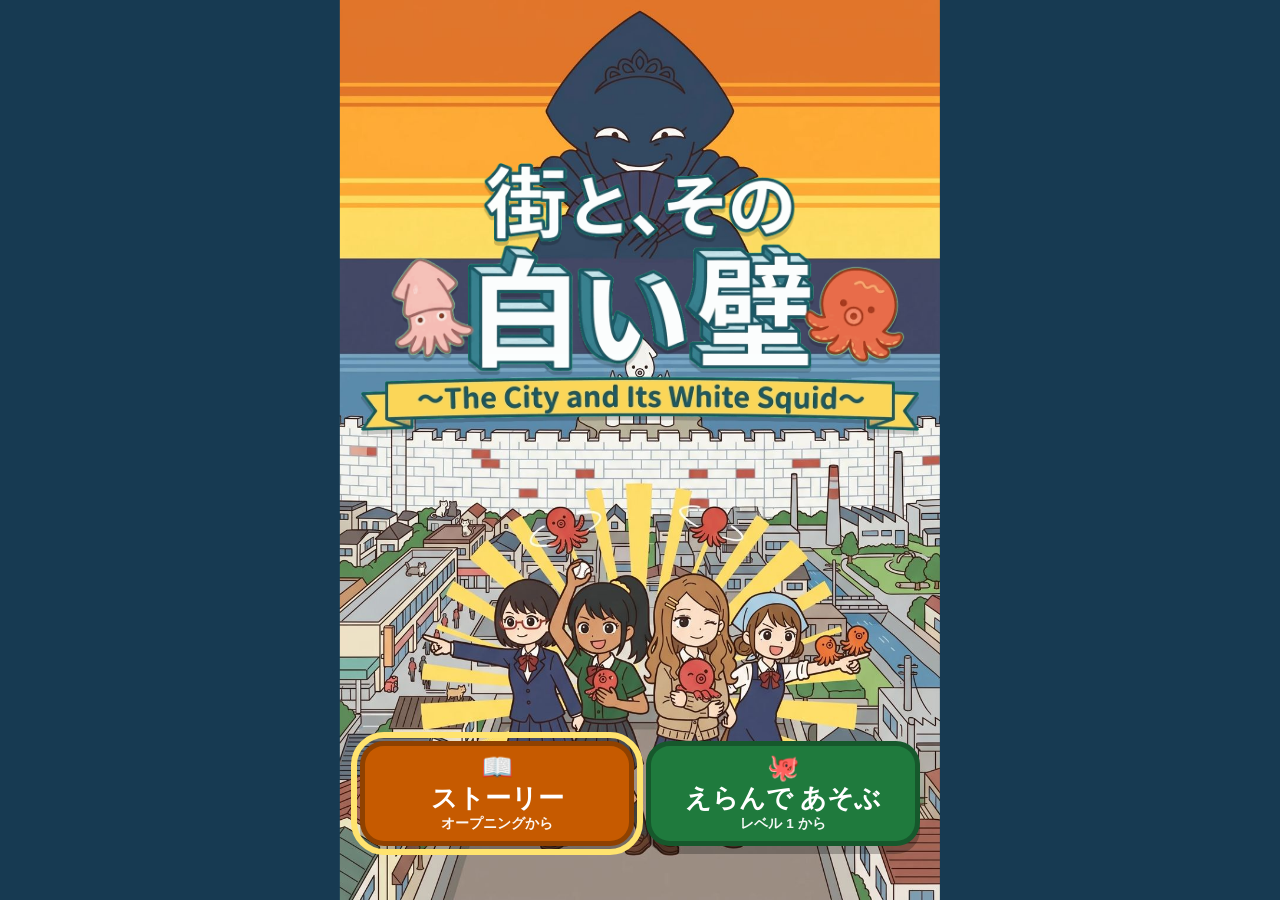
==== commit 2f06d7d2: "リポジトリ名 white-squid に あわせて 公開 URL を 書きかえ Co-Authored-By: Claude Opus 5.5 <noreply@anthropic.com> Clau" ====
--- a/app/index.html
+++ b/app/index.html
@@ -3,7 +3,7 @@
 <head>
 <meta charset="UTF-8">
 <meta name="viewport" content="width=device-width, initial-scale=1.0, viewport-fit=cover">
-<title>街と、その白い壁 〜throw on tako〜</title>
+<title>街と、その白い壁 〜The City and Its White Squid〜</title>
 <meta name="description" content="街と、その白い壁：タコを はじいて、白い 壁に まもられた イカを たおす 見下ろし型の 物理パズル。ブラウザで すぐ あそべる、通信なしの ゲーム">
 <meta name="theme-color" content="#23506e">
 
@@ -19,7 +19,7 @@
 
 <link rel="stylesheet" href="story.css">
 <link rel="stylesheet" href="style.css">
-<link rel="canonical" href="https://pikaring.github.io/throw-on-tako/app/">
+<link rel="canonical" href="https://pikaring.github.io/white-squid/app/">
 </head>
 <body>
 
--- a/app/story.css
+++ b/app/story.css
@@ -50,9 +50,9 @@
 }
 
 /* タイトルの 絵が ある ときは、ロゴを 絵の「ロゴの 帯」（上から 25〜38%）の まんなかへ 下げる。
-   絵は 画面の 高さいっぱいに 出るので、高さの わりあい（dvh）で あわせられる。ロゴの 高さは はばの 約 0.52 */
+   絵は 画面の 高さいっぱいに 出るので、高さの わりあい（dvh）で あわせられる。ロゴの 高さは はばの 約 0.48 */
 .story-title.has-image .story-title__head.has-logo {
-  margin-top: max(0px, calc(25dvh - min(92vw, 560px, 62dvh) * .262));
+  margin-top: max(0px, calc(25dvh - min(92vw, 560px, 62dvh) * .241));
 }
 
 /* ロゴの 画像（読めた ときだけ）。文字の タイトルは 読みあげ用に のこして 見えなく する */
